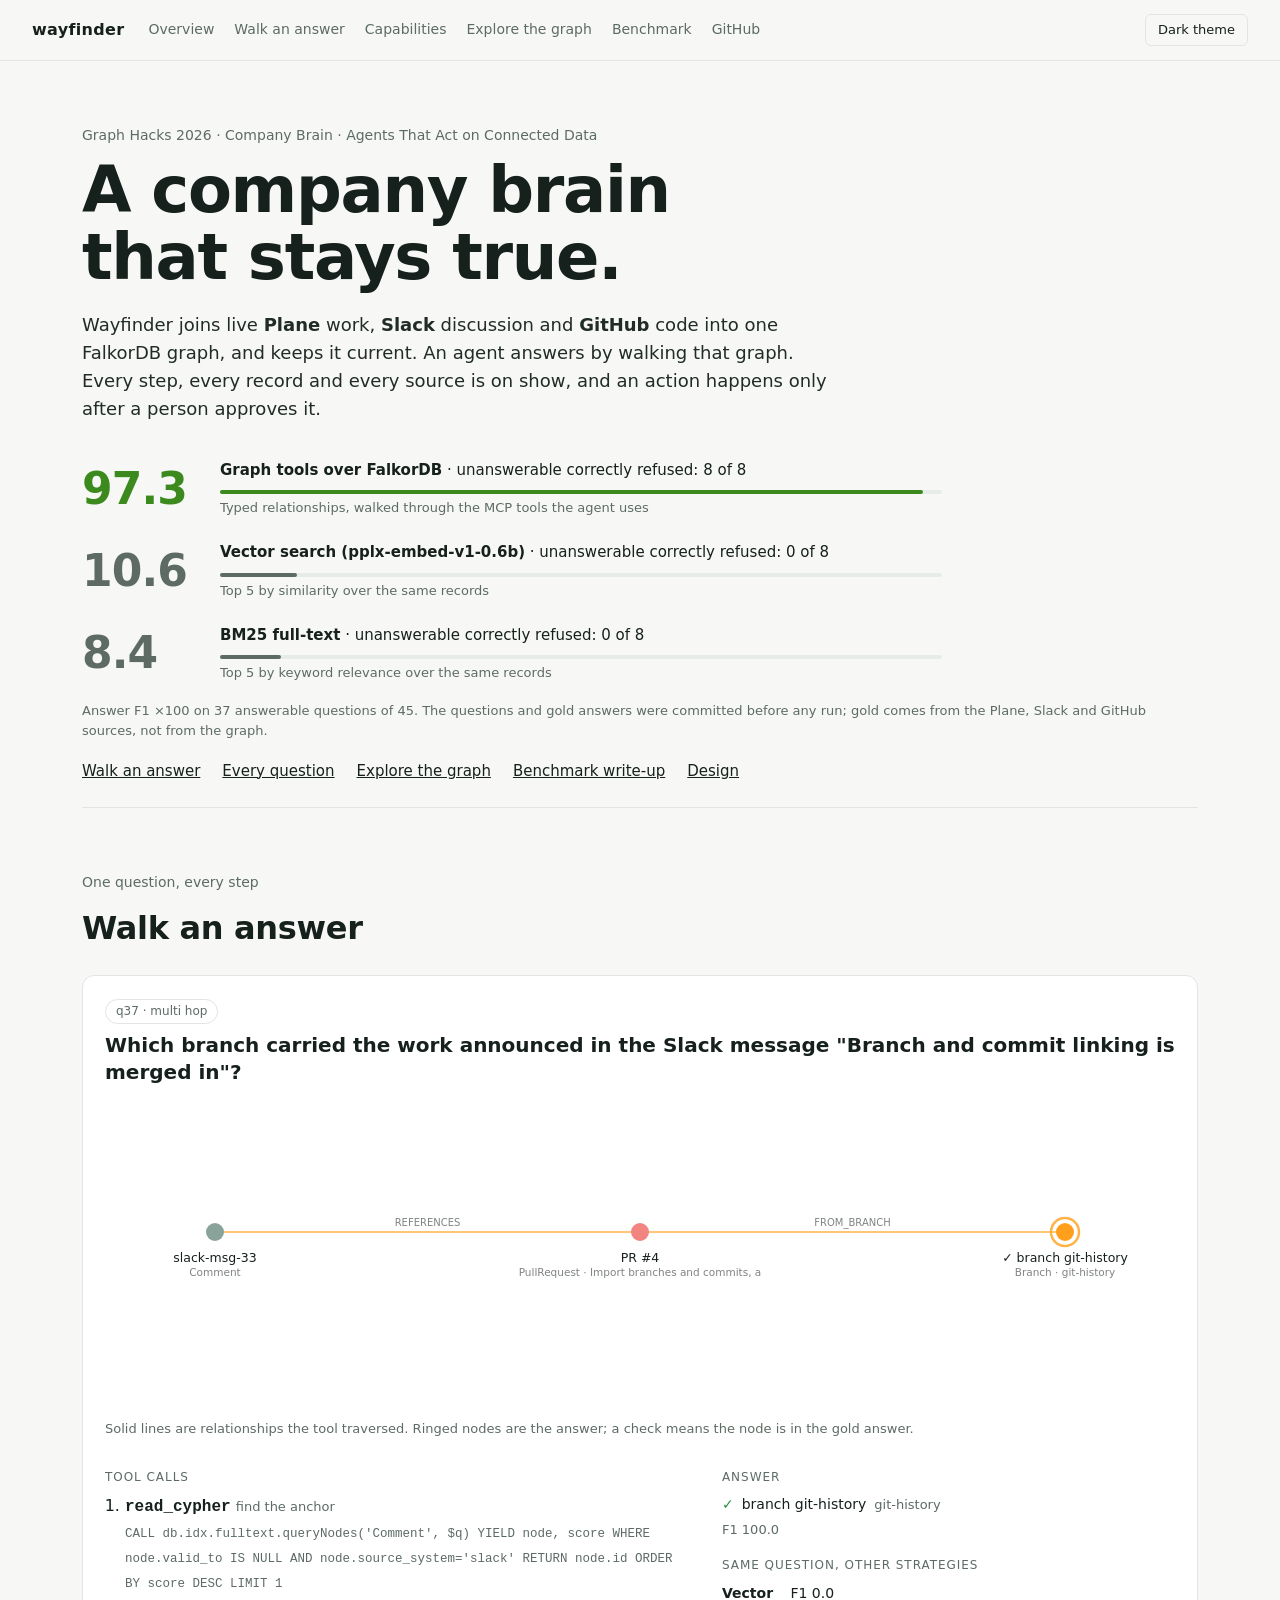
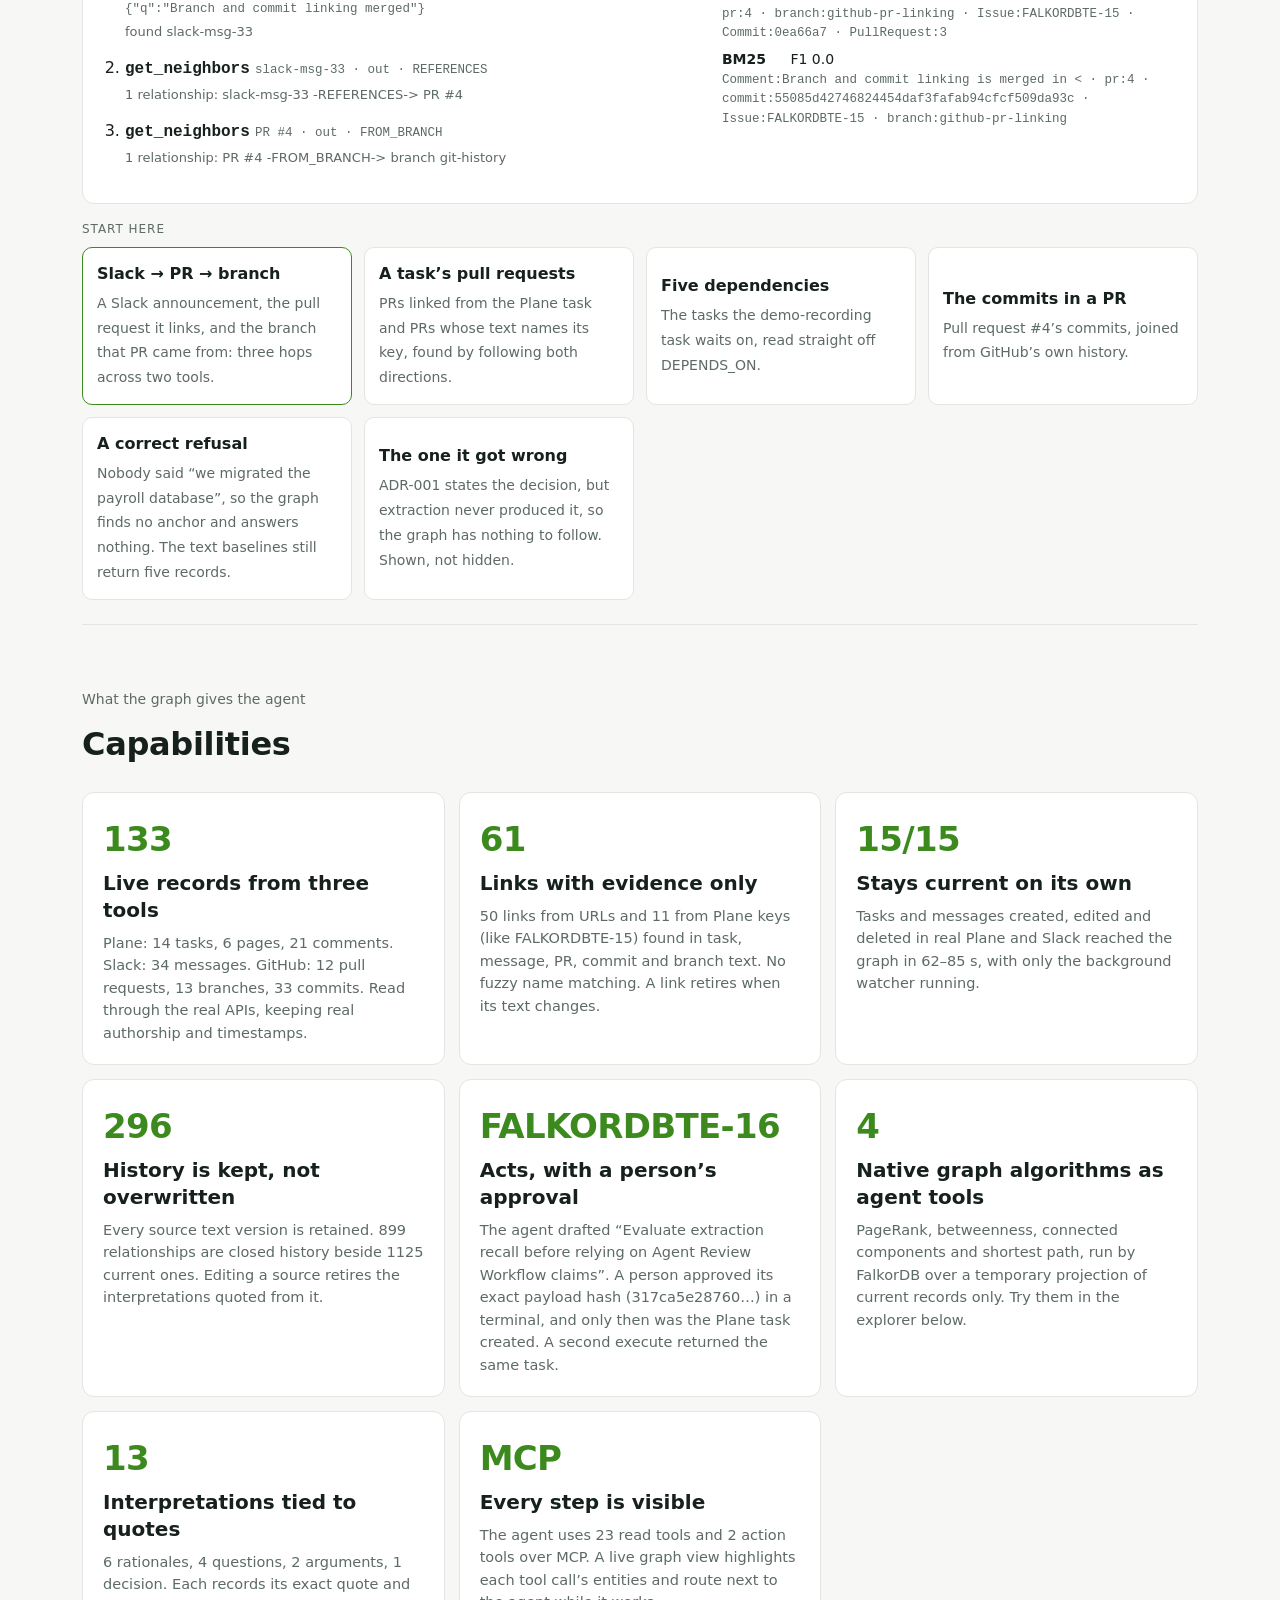
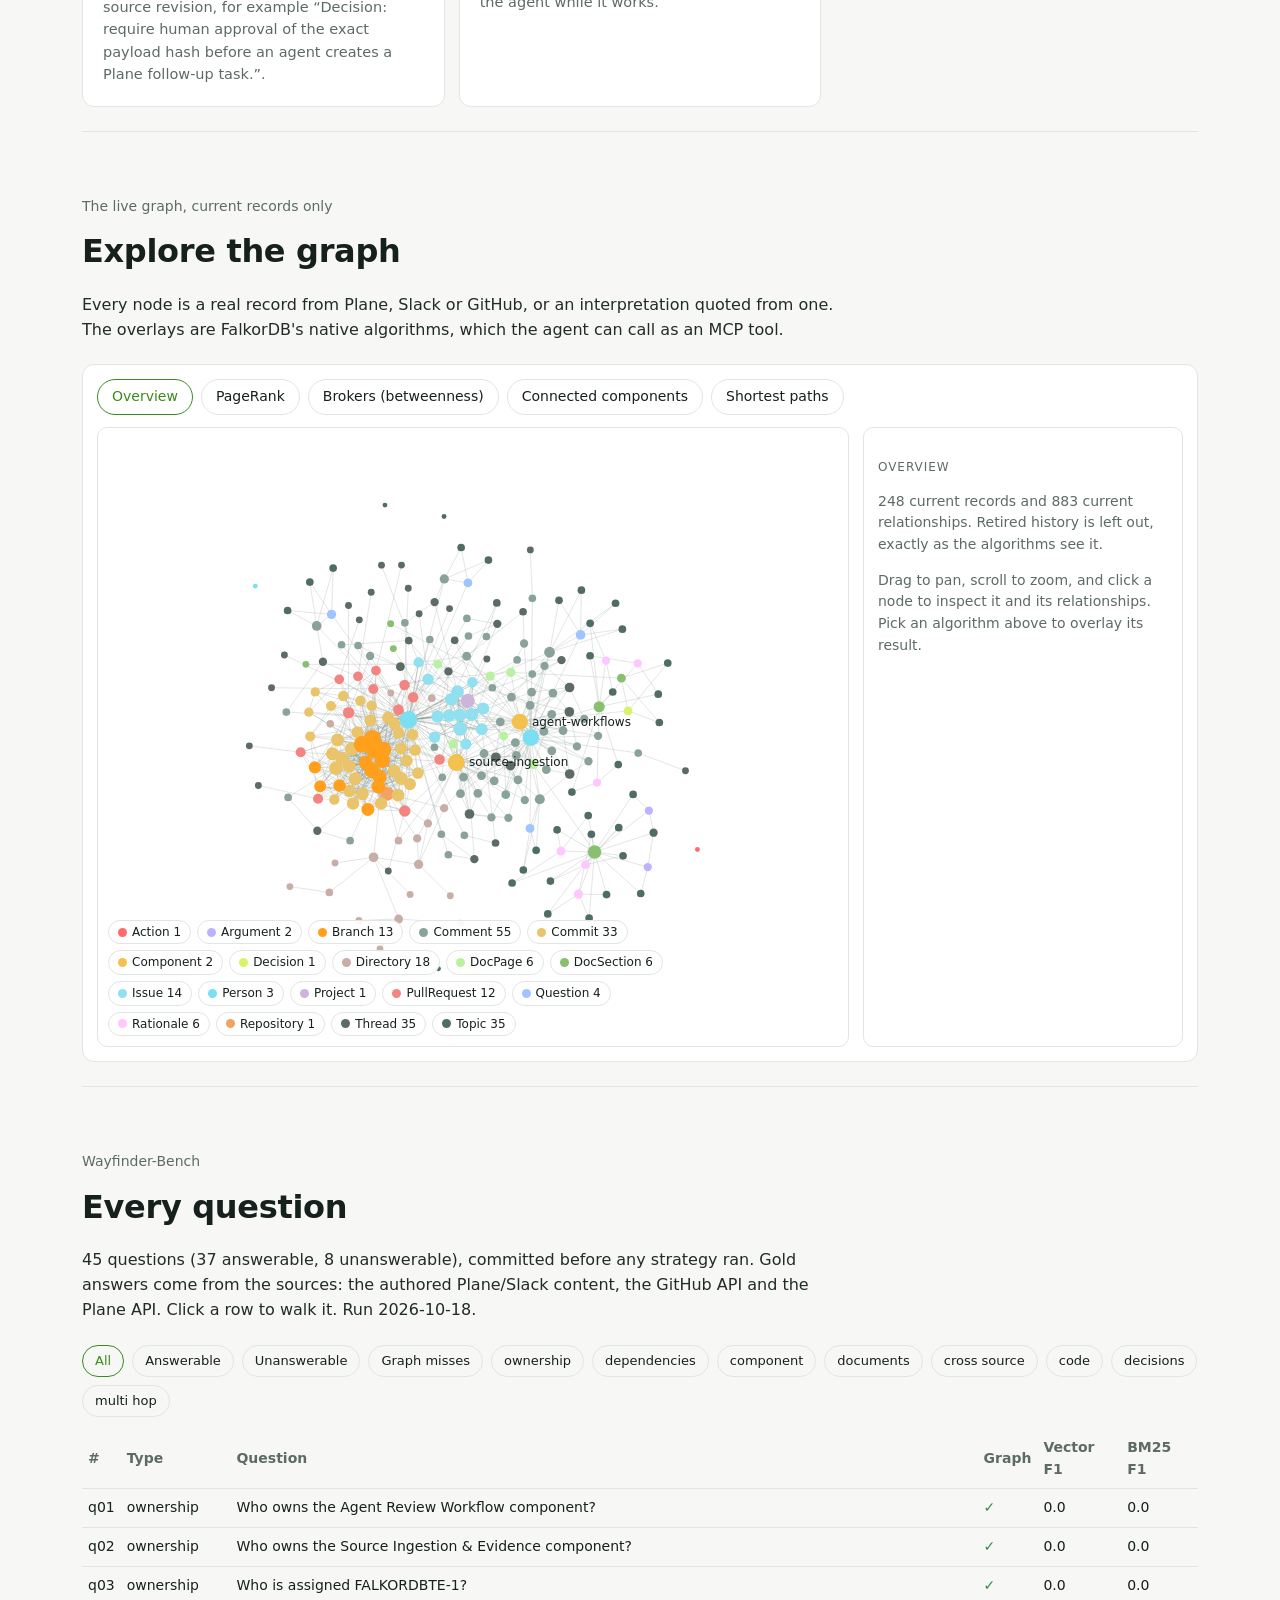
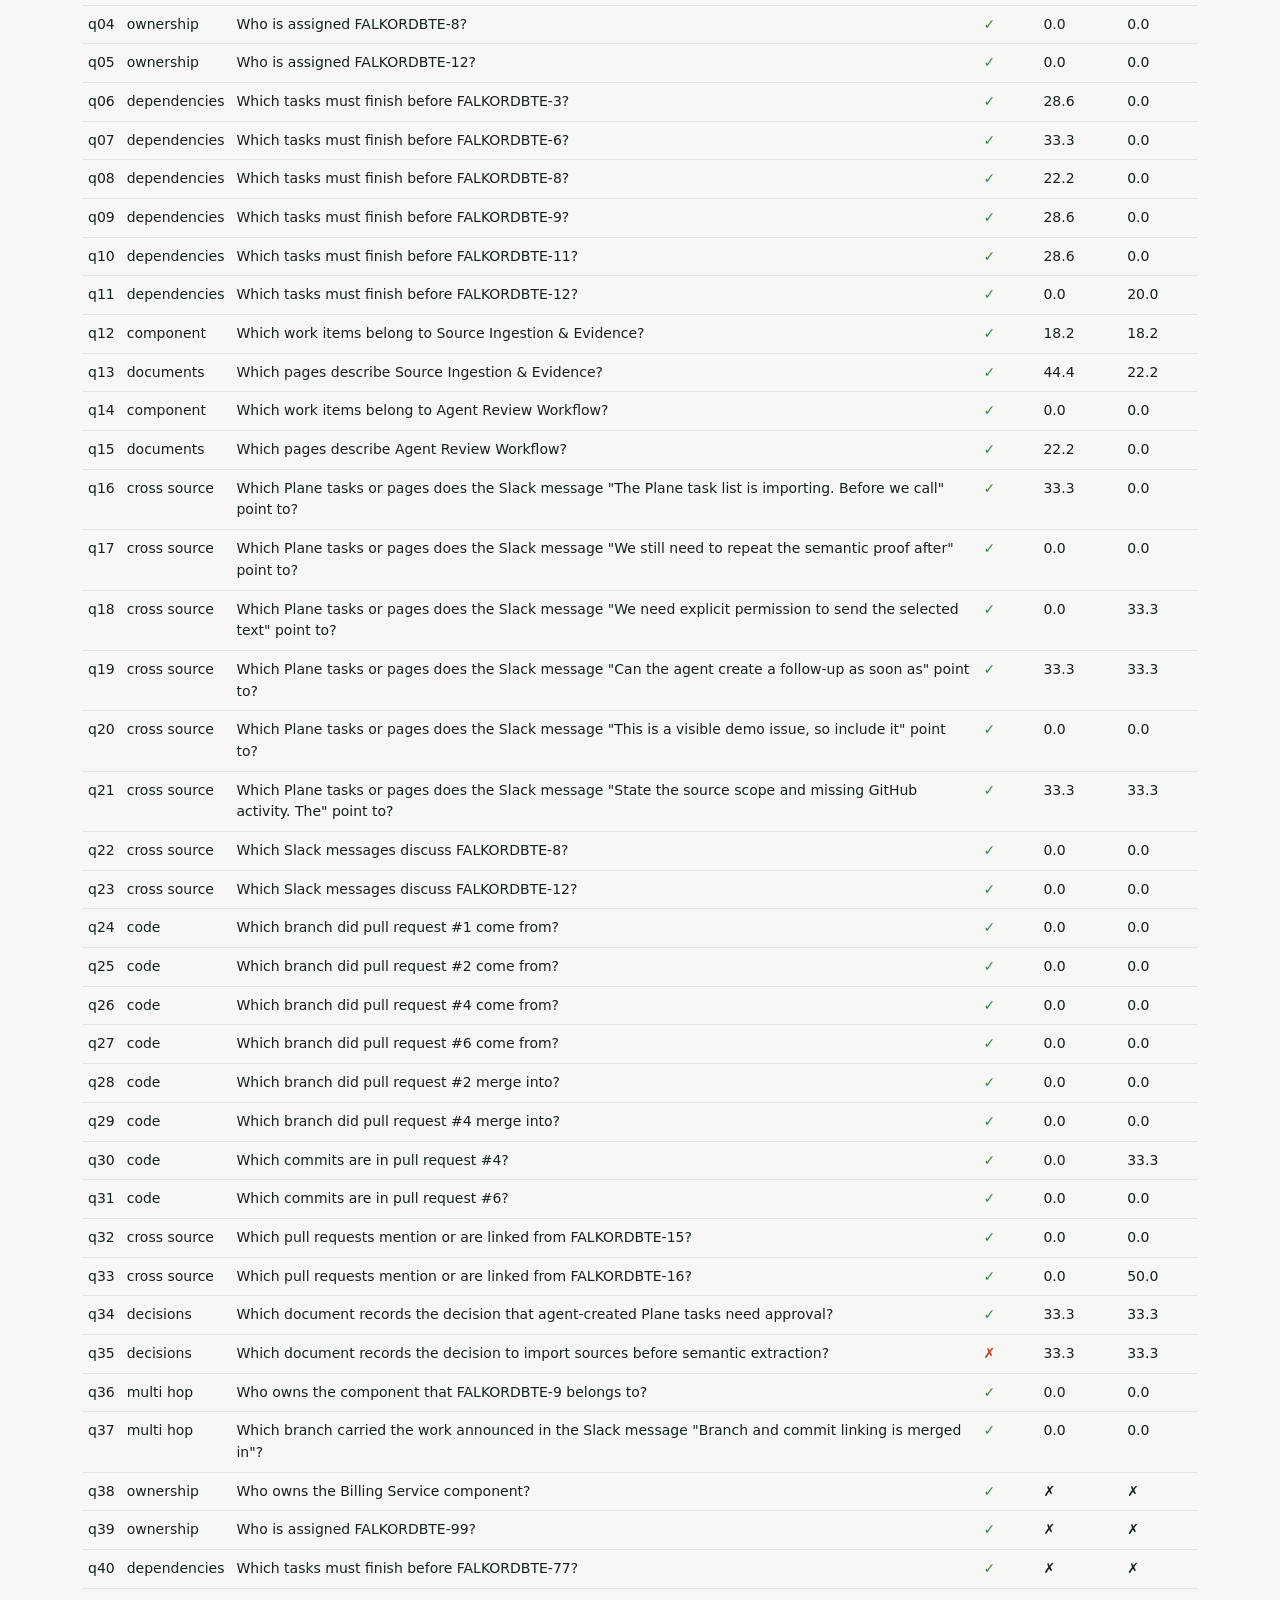
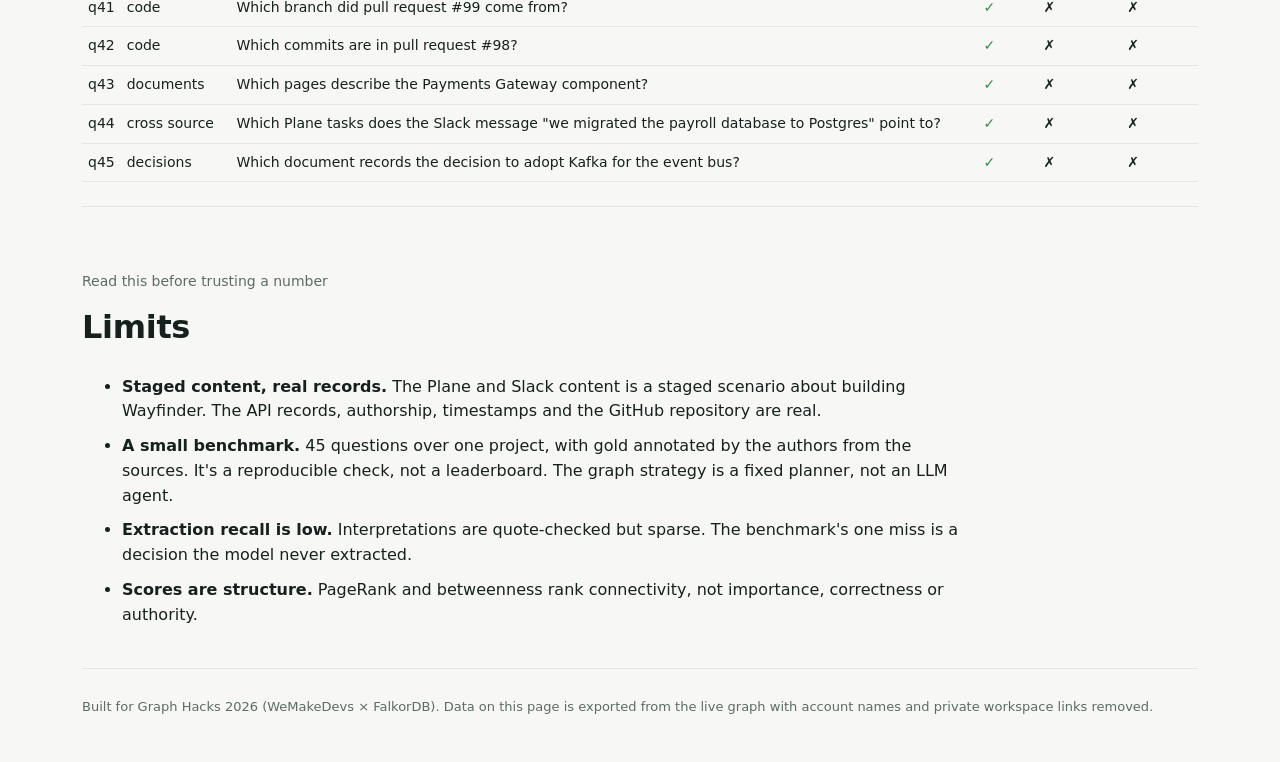
==== site/index.html @ 1ae5580d "Add a static showcase site for the graph, deployable to GitHub Pages site/ is a dependency-free page" ====
<!doctype html>
<html lang="en">
<head>
<meta charset="utf-8">
<meta name="viewport" content="width=device-width,initial-scale=1">
<title>Wayfinder: a company brain that stays true</title>
<meta name="description" content="Wayfinder joins live Plane, Slack and GitHub into one FalkorDB graph. An agent answers by walking it, and every step, record and source is on show.">
<link rel="stylesheet" href="style.css">
<script src="app.js" defer></script>
</head>
<body>
<header class="top">
  <a class="brand" href="#overview">wayfinder</a>
  <nav>
    <a href="#overview">Overview</a>
    <a href="#walk">Walk an answer</a>
    <a href="#capabilities">Capabilities</a>
    <a href="#explore">Explore the graph</a>
    <a href="#benchmark">Benchmark</a>
    <a href="https://github.com/rohith-rr/Falkor-DB-hackathon-2">GitHub</a>
  </nav>
  <button id="theme" class="ghost" type="button">Light theme</button>
</header>

<main>
<section id="overview" class="hero">
  <div class="eyebrow">Graph Hacks 2026 · Company Brain · Agents That Act on Connected Data</div>
  <h1>A company brain<br>that stays true.</h1>
  <p class="lede">Wayfinder joins live <b>Plane</b> work, <b>Slack</b> discussion and <b>GitHub</b> code into one FalkorDB graph, and keeps it current. An agent answers by walking that graph. Every step, every record and every source is on show, and an action happens only after a person approves it.</p>
  <div class="bars" id="bars"></div>
  <p class="note" id="bars-note"></p>
  <div class="links">
    <a href="#walk">Walk an answer</a><a href="#benchmark">Every question</a><a href="#explore">Explore the graph</a>
    <a href="https://github.com/rohith-rr/Falkor-DB-hackathon-2/blob/feat-branch/benchmarks/wayfinder_bench/RESULTS.md">Benchmark write-up</a>
    <a href="https://github.com/rohith-rr/Falkor-DB-hackathon-2/blob/feat-branch/docs/design/README.md">Design</a>
  </div>
</section>

<section id="walk">
  <div class="section-head"><div class="eyebrow">One question, every step</div><h2>Walk an answer</h2></div>
  <div class="walk card">
    <div class="walk-q"><span class="pill" id="walk-type"></span><h3 id="walk-question"></h3></div>
    <div class="svgwrap"><svg id="walk-svg" role="img" aria-label="The path the graph strategy walked"></svg></div>
    <p class="note">Solid lines are relationships the tool traversed. Ringed nodes are the answer; a check means the node is in the gold answer.</p>
    <div class="walk-grid">
      <div><div class="label">Tool calls</div><ol id="walk-calls" class="calls"></ol></div>
      <div><div class="label">Answer</div><div id="walk-answer"></div><div class="label">Same question, other strategies</div><div id="walk-others"></div></div>
    </div>
  </div>
  <div class="label">Start here</div>
  <div class="starters" id="starters"></div>
</section>

<section id="capabilities">
  <div class="section-head"><div class="eyebrow">What the graph gives the agent</div><h2>Capabilities</h2></div>
  <div class="caps" id="caps"></div>
</section>

<section id="explore">
  <div class="section-head"><div class="eyebrow">The live graph, current records only</div><h2>Explore the graph</h2>
    <p class="lede small">Every node is a real record from Plane, Slack or GitHub, or an interpretation quoted from one. The overlays are FalkorDB's native algorithms, which the agent can call as an MCP tool.</p></div>
  <div class="explorer card">
    <div class="tools" id="algo-buttons"></div>
    <div class="explore-body">
      <div class="canvas-wrap"><canvas id="graph"></canvas><div class="legend" id="legend"></div><div class="tip" id="tip" hidden></div></div>
      <aside class="side"><div class="label" id="side-title">Overlay</div><div id="side"></div></aside>
    </div>
  </div>
</section>

<section id="benchmark">
  <div class="section-head"><div class="eyebrow">Wayfinder-Bench</div><h2>Every question</h2>
    <p class="lede small" id="bench-intro"></p></div>
  <div class="filters" id="filters"></div>
  <table class="qtable"><thead><tr><th>#</th><th>Type</th><th>Question</th><th>Graph</th><th>Vector F1</th><th>BM25 F1</th></tr></thead><tbody id="qrows"></tbody></table>
</section>

<section id="limits">
  <div class="section-head"><div class="eyebrow">Read this before trusting a number</div><h2>Limits</h2></div>
  <ul class="limits">
    <li><b>Staged content, real records.</b> The Plane and Slack content is a staged scenario about building Wayfinder. The API records, authorship, timestamps and the GitHub repository are real.</li>
    <li><b>A small benchmark.</b> 45 questions over one project, with gold annotated by the authors from the sources. It's a reproducible check, not a leaderboard. The graph strategy is a fixed planner, not an LLM agent.</li>
    <li><b>Extraction recall is low.</b> Interpretations are quote-checked but sparse. The benchmark's one miss is a decision the model never extracted.</li>
    <li><b>Scores are structure.</b> PageRank and betweenness rank connectivity, not importance, correctness or authority.</li>
  </ul>
</section>
</main>
<footer>Built for Graph Hacks 2026 (WeMakeDevs × FalkorDB). Data on this page is exported from the live graph with account names and private workspace links removed.</footer>
</body>
</html>
---- site/style.css ----
:root{--bg:#0f1312;--panel:#161c1a;--line:#26302c;--text:#e9efea;--muted:#93a39b;--accent:#9ad46a;--accent2:#ffb347;--bad:#e07a6f;--good:#7fd18b;--bar:#2a3631}
:root.light{--bg:#f7f8f6;--panel:#ffffff;--line:#e1e6e2;--text:#16201c;--muted:#5d6b64;--accent:#3c8a1e;--accent2:#c46a00;--bad:#c0392b;--good:#2e8b47;--bar:#e6ece8}
*{box-sizing:border-box}
html{scroll-behavior:smooth}
body{margin:0;background:var(--bg);color:var(--text);font:16px/1.55 system-ui,-apple-system,"Segoe UI",Roboto,sans-serif}
a{color:var(--text)}
.top{position:sticky;top:0;z-index:5;display:flex;align-items:center;gap:24px;padding:14px 32px;background:color-mix(in srgb,var(--bg) 92%,transparent);border-bottom:1px solid var(--line);backdrop-filter:blur(6px)}
.brand{font-weight:800;text-decoration:none;letter-spacing:.02em}
nav{display:flex;gap:20px;flex:1;flex-wrap:wrap}
nav a{text-decoration:none;color:var(--muted);font-size:14px}
nav a:hover{color:var(--text)}
button{font:inherit;cursor:pointer}
.ghost{background:transparent;color:var(--text);border:1px solid var(--line);border-radius:6px;padding:5px 12px;font-size:13px}
main{max-width:1180px;margin:0 auto;padding:0 32px}
section{padding:64px 0 24px;border-bottom:1px solid var(--line)}
.eyebrow{color:var(--muted);font-size:14px;margin-bottom:10px}
h1{font-size:clamp(40px,6vw,64px);line-height:1.05;margin:0 0 20px;letter-spacing:-.02em}
h2{font-size:32px;margin:0 0 12px;letter-spacing:-.01em}
h3{margin:0;font-size:20px;line-height:1.35}
.lede{max-width:760px;font-size:18px;color:color-mix(in srgb,var(--text) 85%,var(--muted))}
.lede.small{font-size:16px}
.note{color:var(--muted);font-size:13px}
.label{color:var(--muted);font-size:12px;letter-spacing:.08em;text-transform:uppercase;margin:16px 0 8px}
.links{display:flex;gap:22px;flex-wrap:wrap;margin-top:18px}
.links a{font-size:15px}
.bars{margin:32px 0 6px;max-width:860px}
.bar{display:grid;grid-template-columns:120px 1fr;gap:18px;align-items:center;margin:14px 0}
.bar .num{font-size:44px;font-weight:700;letter-spacing:-.02em;color:var(--muted)}
.bar.lead .num{color:var(--accent)}
.bar .what{font-size:15px}
.bar .track{height:4px;background:var(--bar);border-radius:2px;margin-top:8px;position:relative}
.bar .fill{position:absolute;inset:0 auto 0 0;background:var(--muted);border-radius:2px}
.bar.lead .fill{background:var(--accent)}
.bar .sub{color:var(--muted);font-size:13px;margin-top:4px}
.card{background:var(--panel);border:1px solid var(--line);border-radius:12px;padding:22px}
.section-head{margin-bottom:22px}
.pill{display:inline-block;border:1px solid var(--line);border-radius:999px;padding:2px 10px;font-size:12px;color:var(--muted);margin-bottom:8px}
.svgwrap{overflow-x:auto}
.walk svg{width:100%;min-width:720px;height:300px;display:block;margin:16px 0 4px}
.walk-grid{display:grid;grid-template-columns:1.3fr 1fr;gap:28px}
.calls{margin:0;padding-left:20px}
.calls li{margin-bottom:12px}
.calls .tool{font-family:ui-monospace,Consolas,monospace;font-weight:700}
.calls code,.mono{font-family:ui-monospace,Consolas,monospace;font-size:12.5px;color:var(--muted);word-break:break-word}
.answer{display:flex;align-items:center;gap:8px;margin:4px 0;font-size:14px}
.ok{color:var(--good);font-weight:700}.no{color:var(--bad);font-weight:700}
.other{font-size:14px;margin:6px 0}
.other b{display:inline-block;min-width:64px}
.starters{display:grid;grid-template-columns:repeat(auto-fill,minmax(260px,1fr));gap:12px}
.starter{text-align:left;background:var(--panel);border:1px solid var(--line);border-radius:10px;padding:14px;color:var(--text)}
.starter:hover,.starter.on{border-color:var(--accent)}
.starter b{display:block;margin-bottom:4px}
.starter span{color:var(--muted);font-size:14px}
.caps{display:grid;grid-template-columns:repeat(auto-fill,minmax(320px,1fr));gap:14px}
.cap{background:var(--panel);border:1px solid var(--line);border-radius:12px;padding:20px}
.cap .big{font-size:34px;font-weight:700;color:var(--accent);letter-spacing:-.02em}
.cap h3{margin:4px 0 8px}
.cap p{margin:0;color:var(--muted);font-size:14.5px}
.explorer{padding:14px}
.tools{display:flex;gap:8px;flex-wrap:wrap;margin-bottom:12px}
.tools button{background:transparent;color:var(--text);border:1px solid var(--line);border-radius:999px;padding:6px 14px;font-size:14px}
.tools button.on{border-color:var(--accent);color:var(--accent)}
.explore-body{display:grid;grid-template-columns:1fr 320px;gap:14px;height:620px}
.canvas-wrap{position:relative;border:1px solid var(--line);border-radius:10px;overflow:hidden}
canvas{width:100%;height:100%;display:block;cursor:grab}
.legend{position:absolute;left:10px;bottom:10px;display:flex;flex-wrap:wrap;gap:6px;max-width:80%}
.legend span{display:flex;align-items:center;gap:5px;font-size:12px;background:color-mix(in srgb,var(--panel) 90%,transparent);border:1px solid var(--line);border-radius:999px;padding:2px 9px}
.legend i{width:9px;height:9px;border-radius:50%;display:inline-block}
.tip{position:absolute;pointer-events:none;background:var(--panel);border:1px solid var(--line);border-radius:6px;padding:6px 9px;font-size:12.5px;max-width:300px}
.side{overflow:auto;border:1px solid var(--line);border-radius:10px;padding:14px}
.side .row{display:flex;justify-content:space-between;gap:10px;font-size:14px;padding:5px 0;border-bottom:1px solid var(--line);cursor:pointer}
.side .row span:last-child{color:var(--muted);font-family:ui-monospace,Consolas,monospace;font-size:12.5px}
.side p{font-size:14px;color:var(--muted)}
.filters{display:flex;gap:8px;flex-wrap:wrap;margin-bottom:12px}
.filters button{background:transparent;color:var(--text);border:1px solid var(--line);border-radius:999px;padding:5px 12px;font-size:13px}
.filters button.on{border-color:var(--accent);color:var(--accent)}
.qtable{width:100%;border-collapse:collapse;font-size:14px}
.qtable th{text-align:left;color:var(--muted);font-weight:600;border-bottom:1px solid var(--line);padding:8px 6px}
.qtable td{border-bottom:1px solid var(--line);padding:8px 6px;vertical-align:top}
.qtable tr{cursor:pointer}
.qtable tbody tr:hover{background:color-mix(in srgb,var(--accent) 7%,transparent)}
.limits{max-width:880px}
.limits li{margin-bottom:10px}
footer{max-width:1180px;margin:0 auto;padding:28px 32px 48px;color:var(--muted);font-size:13px}
@media (max-width:860px){.top{padding:12px 16px}main{padding:0 16px}.walk-grid,.explore-body{grid-template-columns:1fr}.explore-body{height:auto}.canvas-wrap{height:460px}.bar{grid-template-columns:84px 1fr}.bar .num{font-size:32px}nav{display:none}.qtable th:nth-child(2),.qtable td:nth-child(2),.qtable th:nth-child(5),.qtable td:nth-child(5){display:none}}
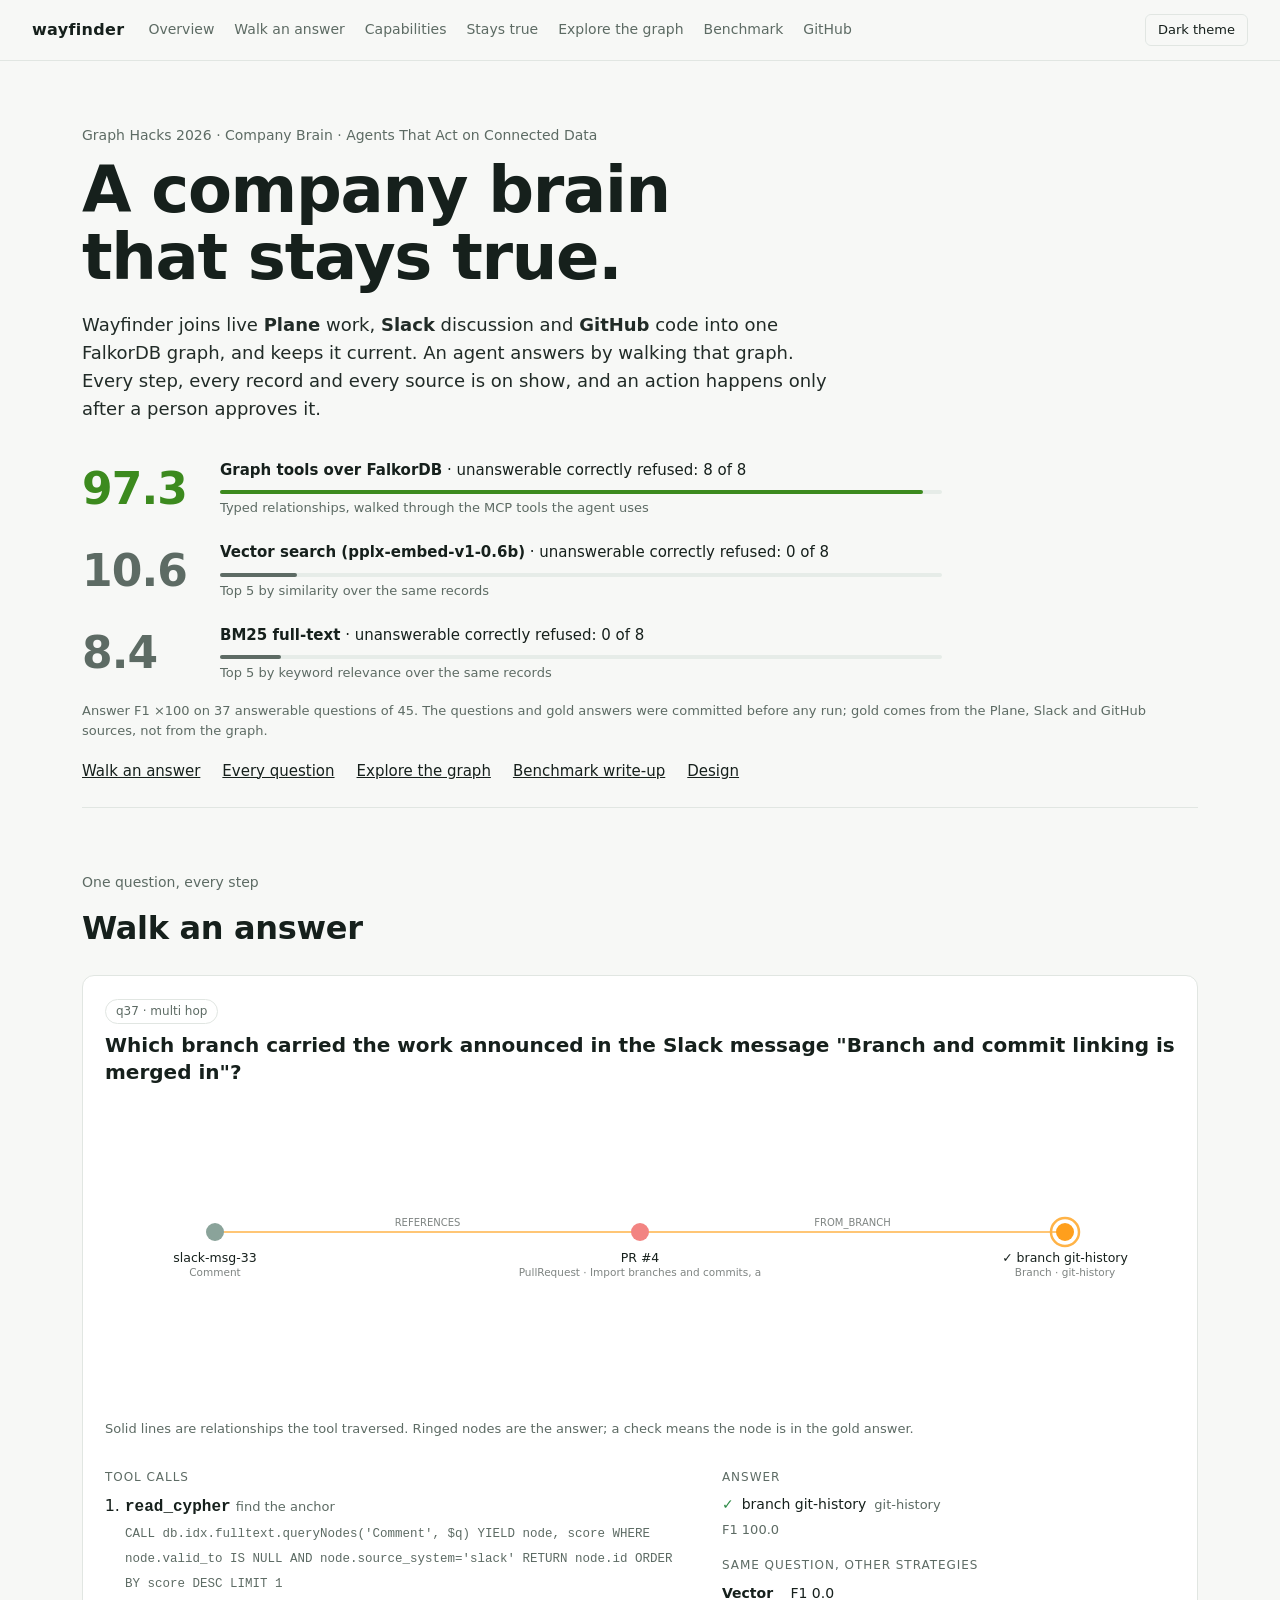
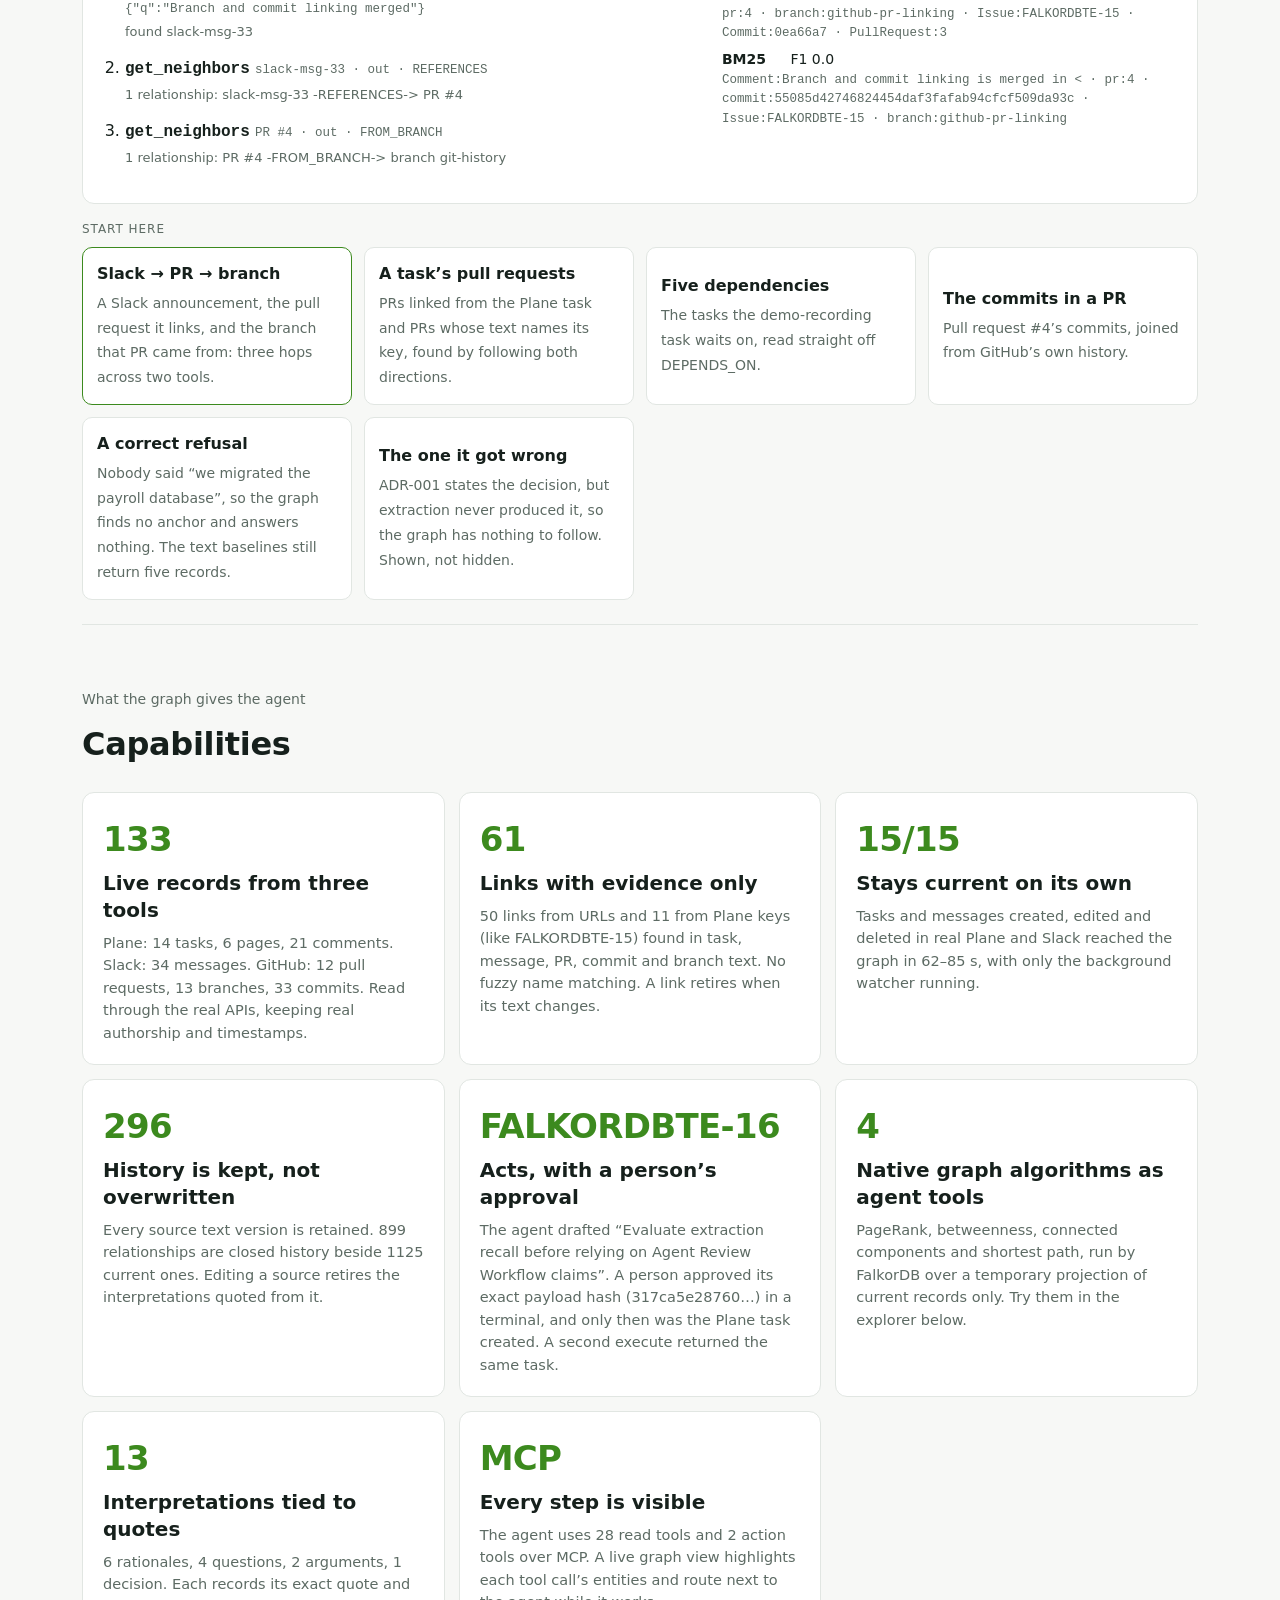
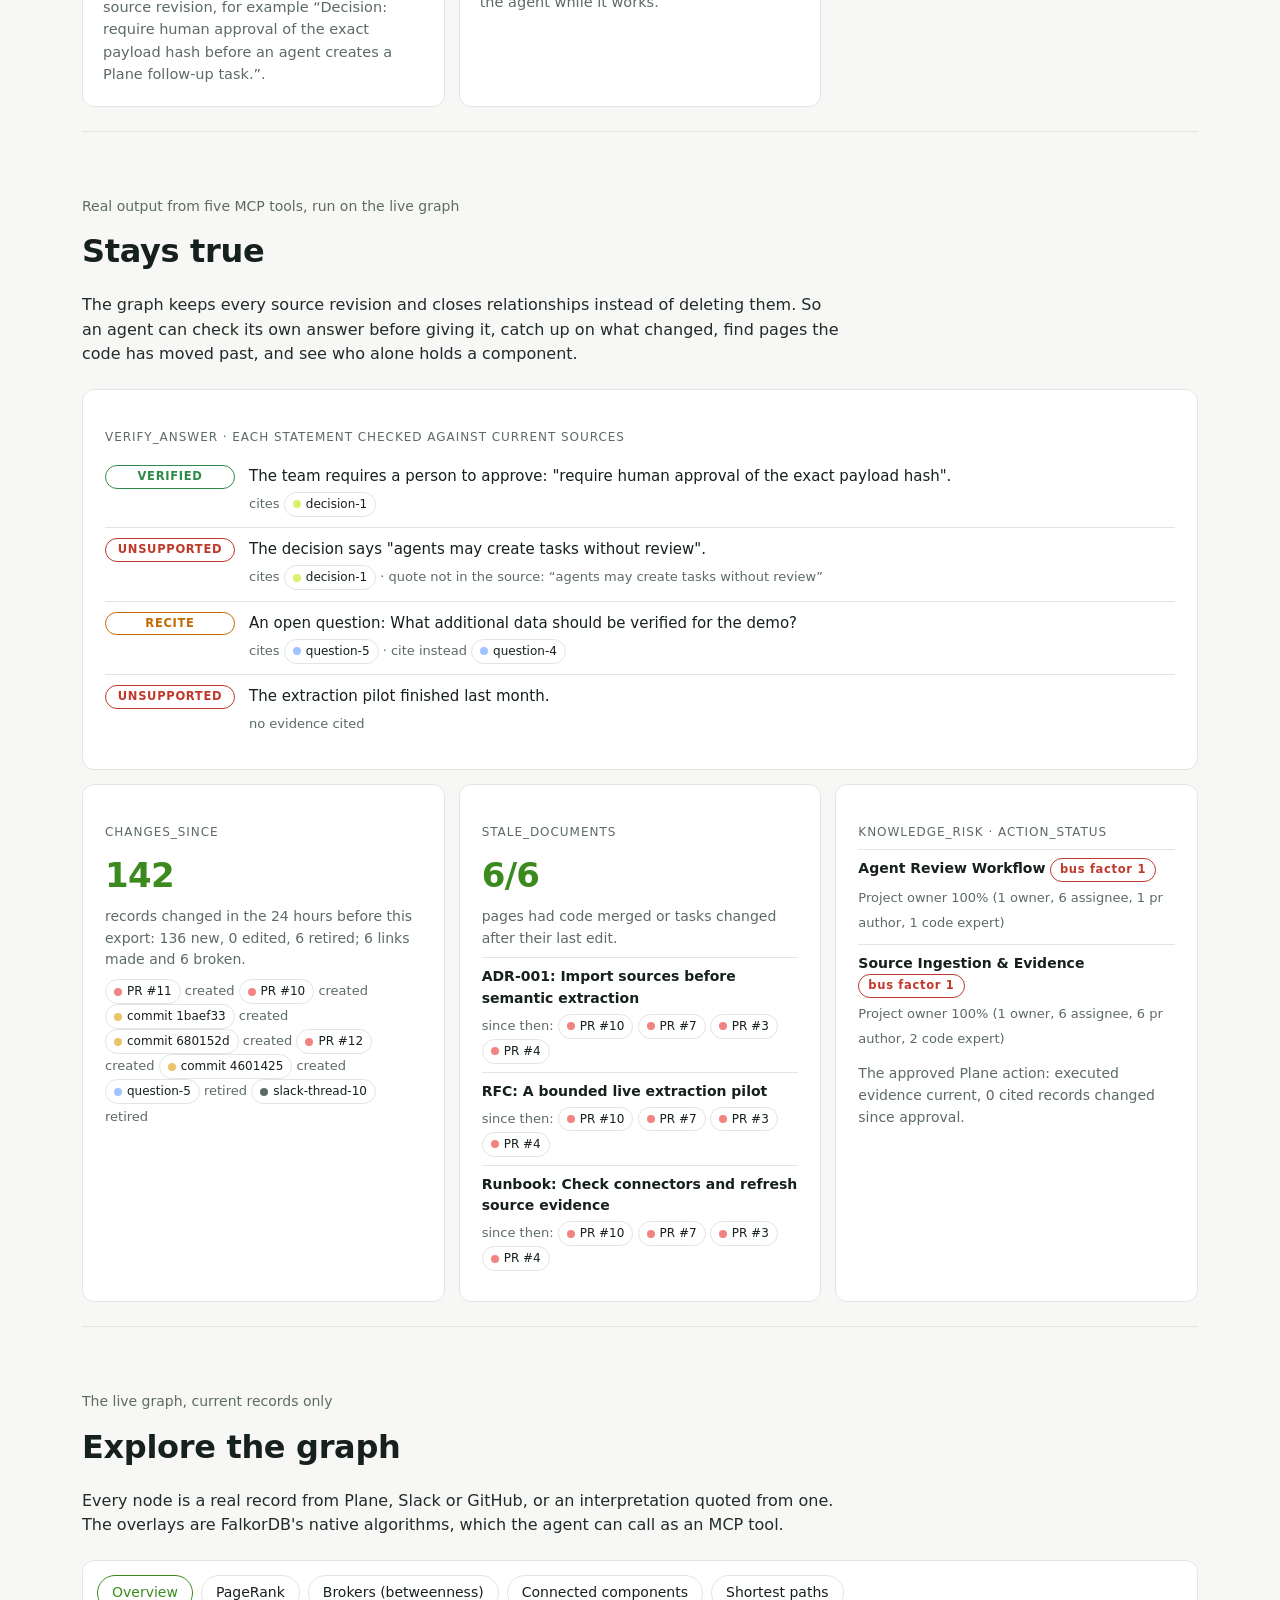
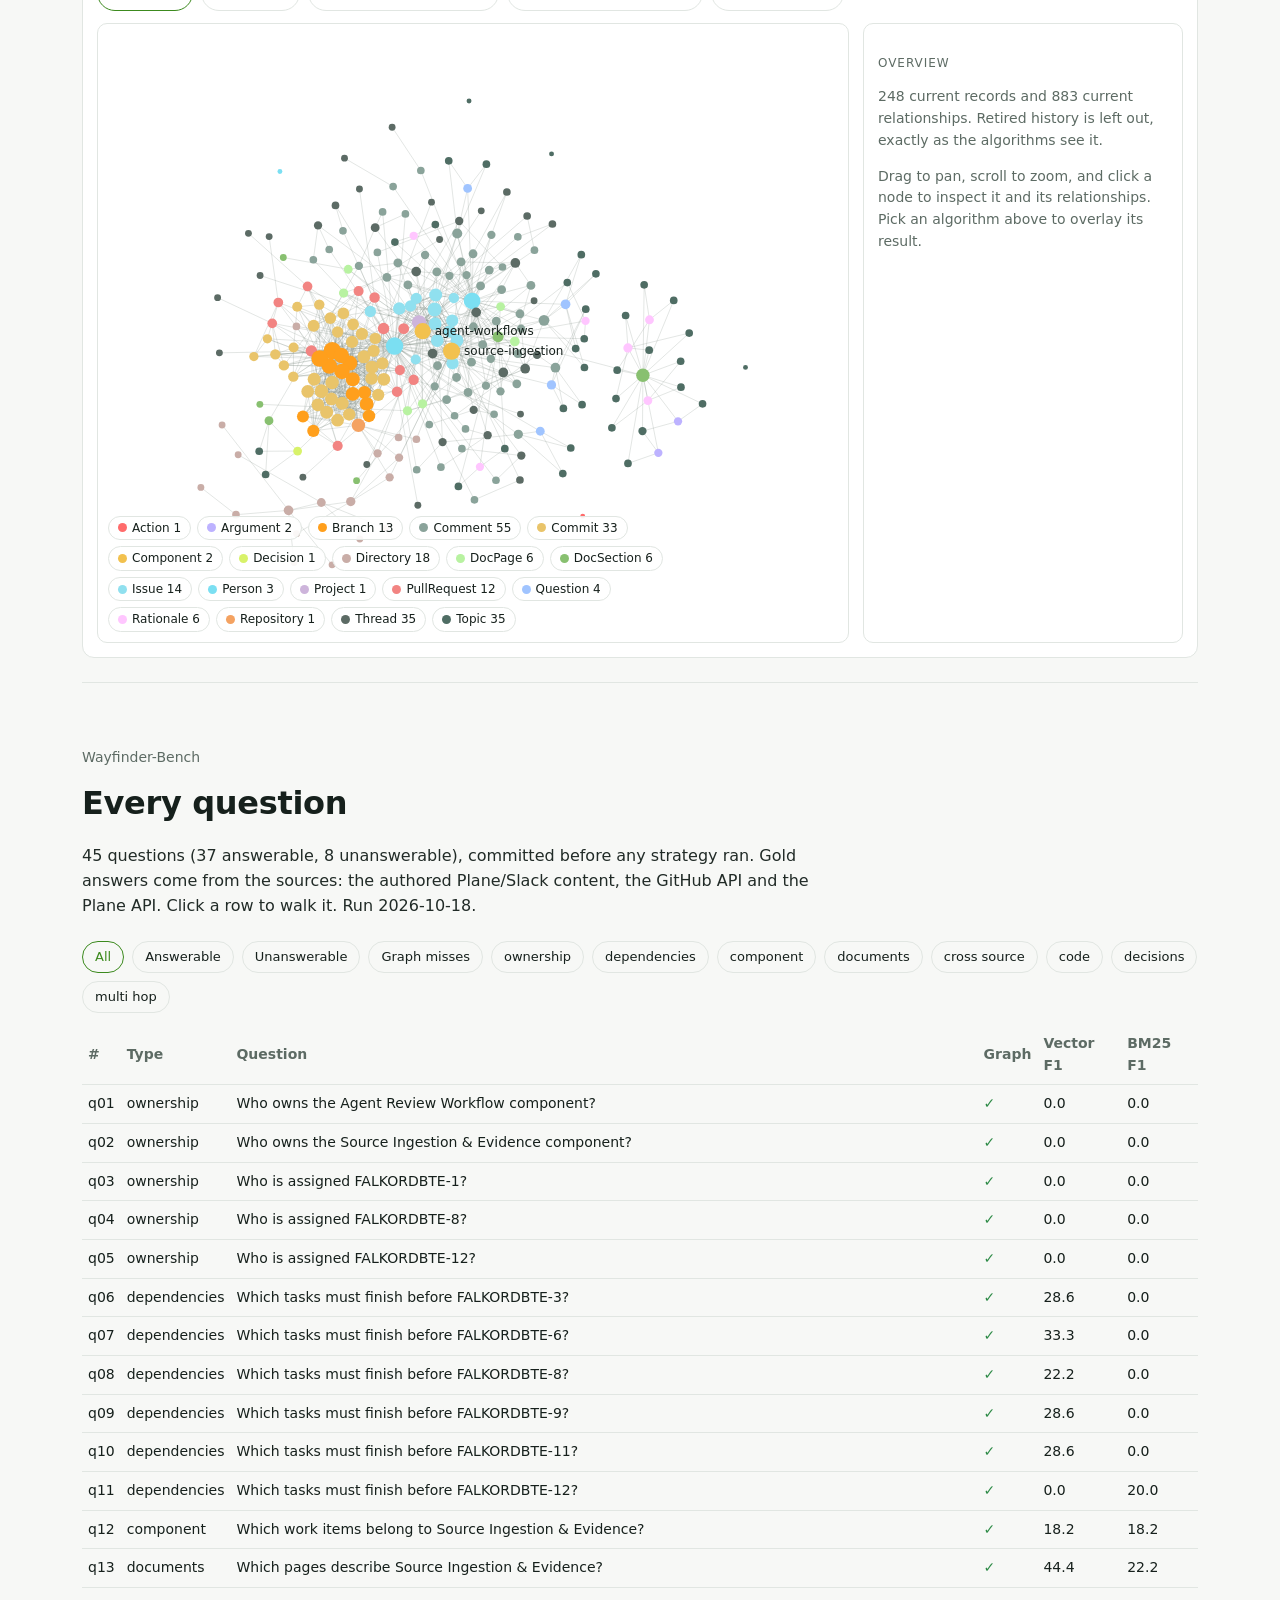
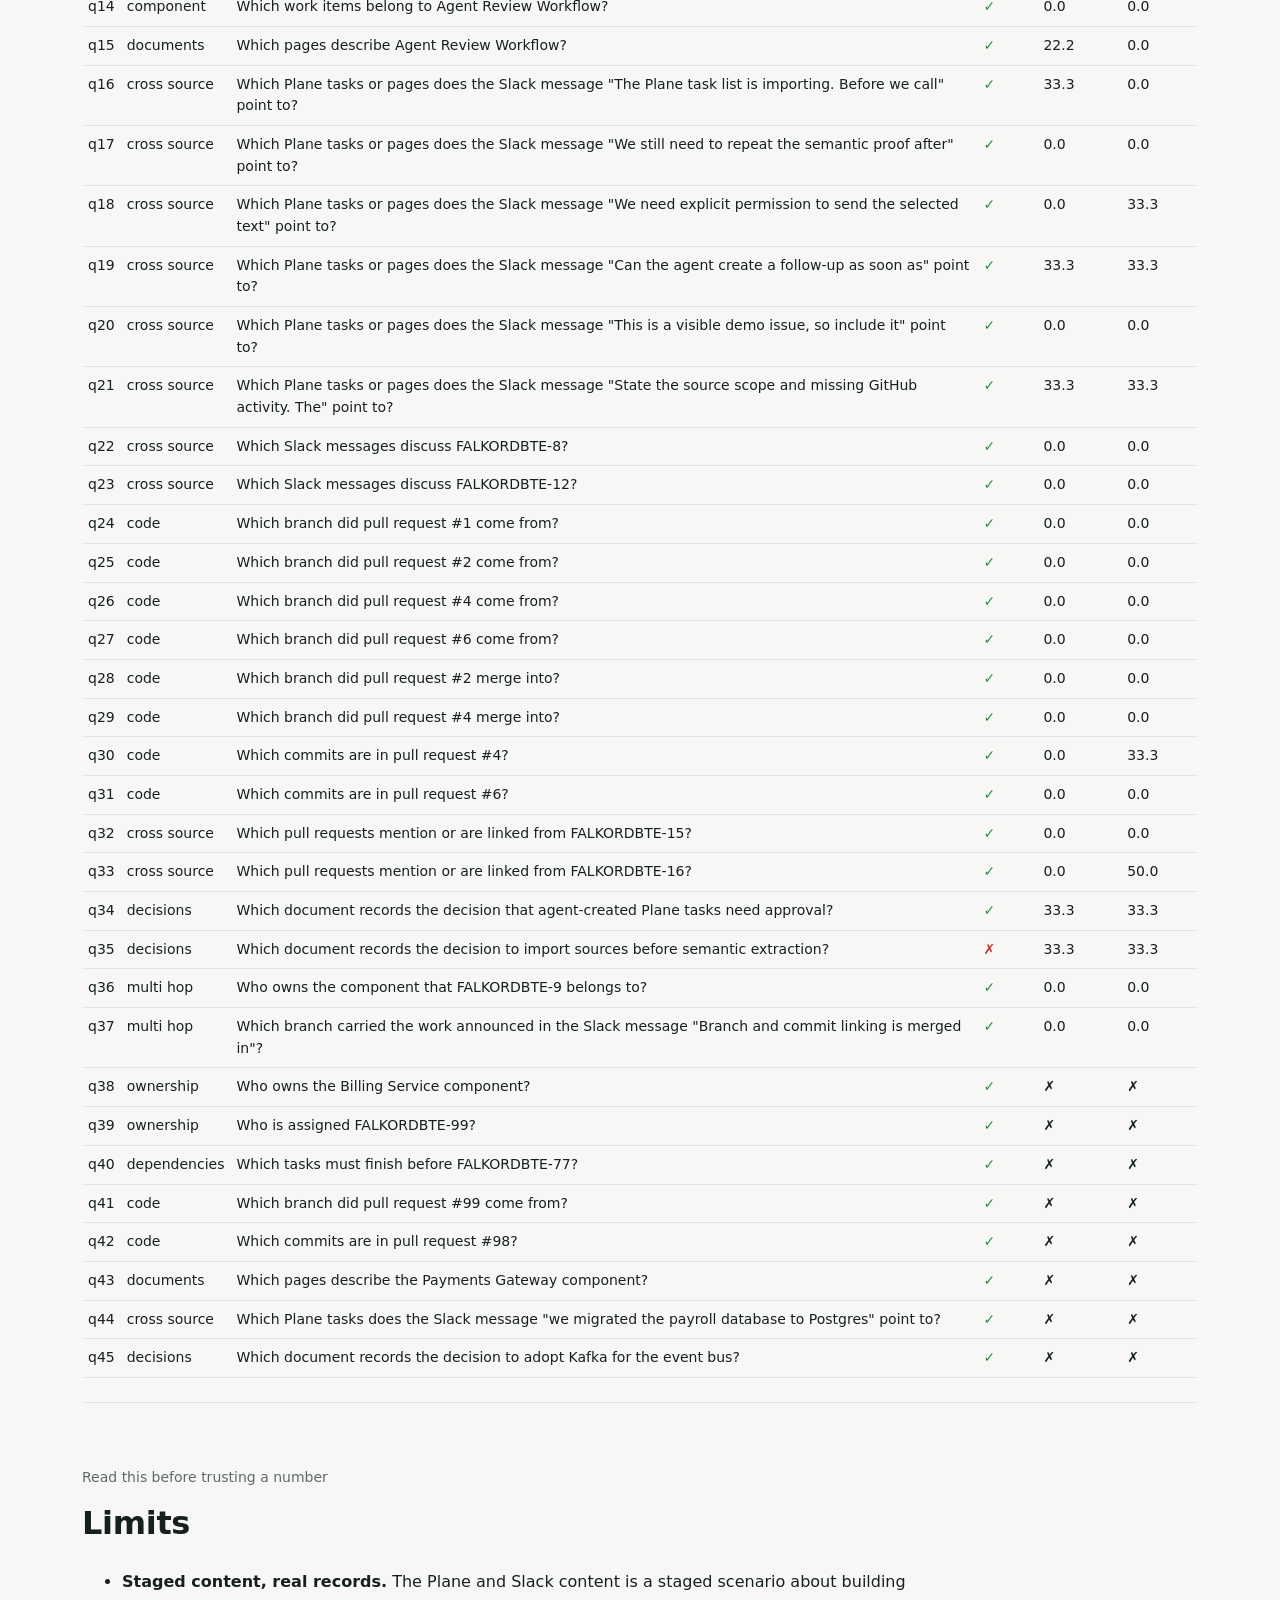
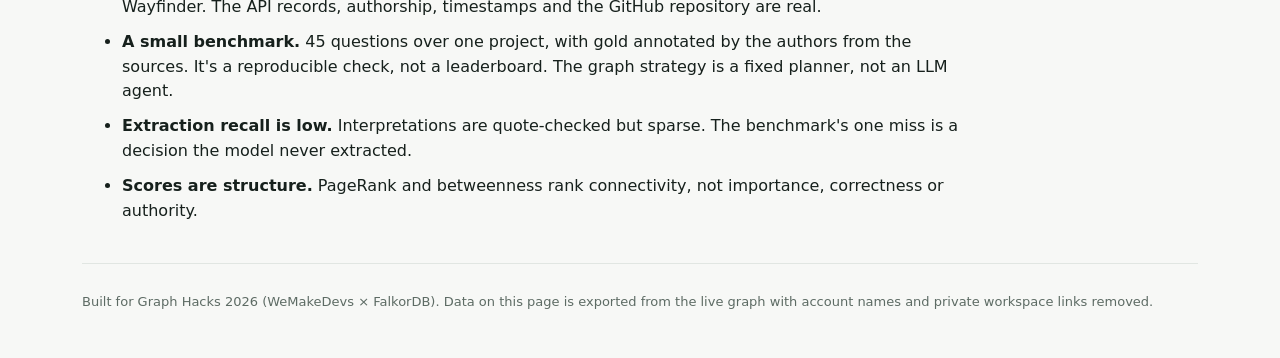
==== commit e584128d: "Add truth-maintenance agent tools and stop duplicate link flapping Five read-only MCP tools, built o" ====
--- a/site/index.html
+++ b/site/index.html
@@ -15,6 +15,7 @@
     <a href="#overview">Overview</a>
     <a href="#walk">Walk an answer</a>
     <a href="#capabilities">Capabilities</a>
+    <a href="#truth">Stays true</a>
     <a href="#explore">Explore the graph</a>
     <a href="#benchmark">Benchmark</a>
     <a href="https://github.com/rohith-rr/Falkor-DB-hackathon-2">GitHub</a>
@@ -56,6 +57,17 @@
   <div class="caps" id="caps"></div>
 </section>
 
+<section id="truth">
+  <div class="section-head"><div class="eyebrow">Real output from five MCP tools, run on the live graph</div><h2>Stays true</h2>
+    <p class="lede small">The graph keeps every source revision and closes relationships instead of deleting them. So an agent can check its own answer before giving it, catch up on what changed, find pages the code has moved past, and see who alone holds a component.</p></div>
+  <div class="card"><div class="label">verify_answer · each statement checked against current sources</div><div id="verify"></div></div>
+  <div class="tgrid">
+    <div class="card"><div class="label">changes_since</div><div id="changes"></div></div>
+    <div class="card"><div class="label">stale_documents</div><div id="stale"></div></div>
+    <div class="card"><div class="label">knowledge_risk · action_status</div><div id="risk"></div></div>
+  </div>
+</section>
+
 <section id="explore">
   <div class="section-head"><div class="eyebrow">The live graph, current records only</div><h2>Explore the graph</h2>
     <p class="lede small">Every node is a real record from Plane, Slack or GitHub, or an interpretation quoted from one. The overlays are FalkorDB's native algorithms, which the agent can call as an MCP tool.</p></div>
--- a/site/style.css
+++ b/site/style.css
@@ -82,4 +82,15 @@
 .limits{max-width:880px}
 .limits li{margin-bottom:10px}
 footer{max-width:1180px;margin:0 auto;padding:28px 32px 48px;color:var(--muted);font-size:13px}
-@media (max-width:860px){.top{padding:12px 16px}main{padding:0 16px}.walk-grid,.explore-body{grid-template-columns:1fr}.explore-body{height:auto}.canvas-wrap{height:460px}.bar{grid-template-columns:84px 1fr}.bar .num{font-size:32px}nav{display:none}.qtable th:nth-child(2),.qtable td:nth-child(2),.qtable th:nth-child(5),.qtable td:nth-child(5){display:none}}
+.vrow{display:grid;grid-template-columns:130px 1fr;gap:14px;padding:10px 0;border-bottom:1px solid var(--line);font-size:15px}
+.vrow:last-child{border-bottom:0}
+.verdict{display:inline-block;font-size:11.5px;font-weight:700;letter-spacing:.06em;border:1px solid currentColor;border-radius:999px;padding:2px 9px;height:fit-content;text-align:center;color:var(--muted)}
+.verdict.good{color:var(--good)}.verdict.bad{color:var(--bad)}.verdict.warn{color:var(--accent2)}
+.cites{color:var(--muted);font-size:13px;margin-top:4px;line-height:1.9}
+.chip{display:inline-flex;align-items:center;gap:5px;border:1px solid var(--line);border-radius:999px;padding:0 8px;font-size:12px;color:var(--text);white-space:nowrap}
+.chip i{width:8px;height:8px;border-radius:50%;display:inline-block}
+.tgrid{display:grid;grid-template-columns:repeat(3,1fr);gap:14px;margin-top:14px}
+.tgrid p{color:var(--muted);font-size:14px;margin:4px 0 8px}
+.tnum{font-size:34px;font-weight:700;color:var(--accent);letter-spacing:-.02em}
+.srow{padding:8px 0;border-top:1px solid var(--line);font-size:14px}
+@media (max-width:860px){.tgrid{grid-template-columns:1fr}.vrow{grid-template-columns:1fr;gap:4px}.top{padding:12px 16px}main{padding:0 16px}.walk-grid,.explore-body{grid-template-columns:1fr}.explore-body{height:auto}.canvas-wrap{height:460px}.bar{grid-template-columns:84px 1fr}.bar .num{font-size:32px}nav{display:none}.qtable th:nth-child(2),.qtable td:nth-child(2),.qtable th:nth-child(5),.qtable td:nth-child(5){display:none}}
